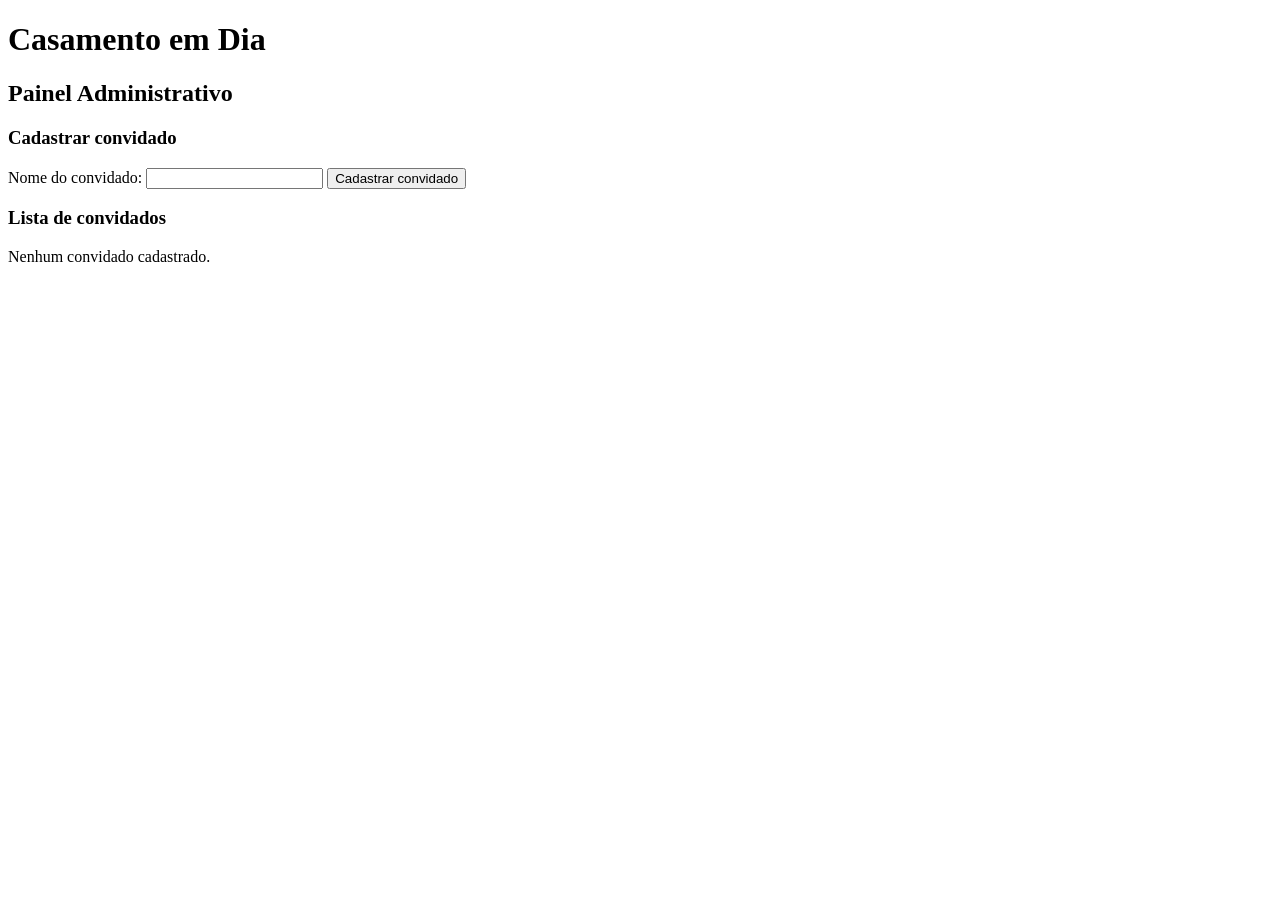
==== admin.html @ d9d2a208 "Cria estrutura inicial do painel administrativo" ====
<!DOCTYPE html>
<html lang="pt-BR">
<head>
  <meta charset="UTF-8">
  <meta name="viewport"
        content="width=device-width, initial-scale=1.0">
  <title>Painel Administrativo | Casamento em Dia</title>
</head>
<body>

  <header>
    <h1>Casamento em Dia</h1>
    <h2>Painel Administrativo</h2>
  </header>

  <main>
    <section>
      <h3>Cadastrar convidado</h3>

      <form id="form-convidado">
        <label for="nome">Nome do convidado:</label>
        <input type="text" id="nome" required>

        <button type="submit">
          Cadastrar convidado
        </button>
      </form>
    </section>

    <section>
      <h3>Lista de convidados</h3>
      <div id="lista-convidados">
        <p>Nenhum convidado cadastrado.</p>
      </div>
    </section>
  </main>

</body>
</html>
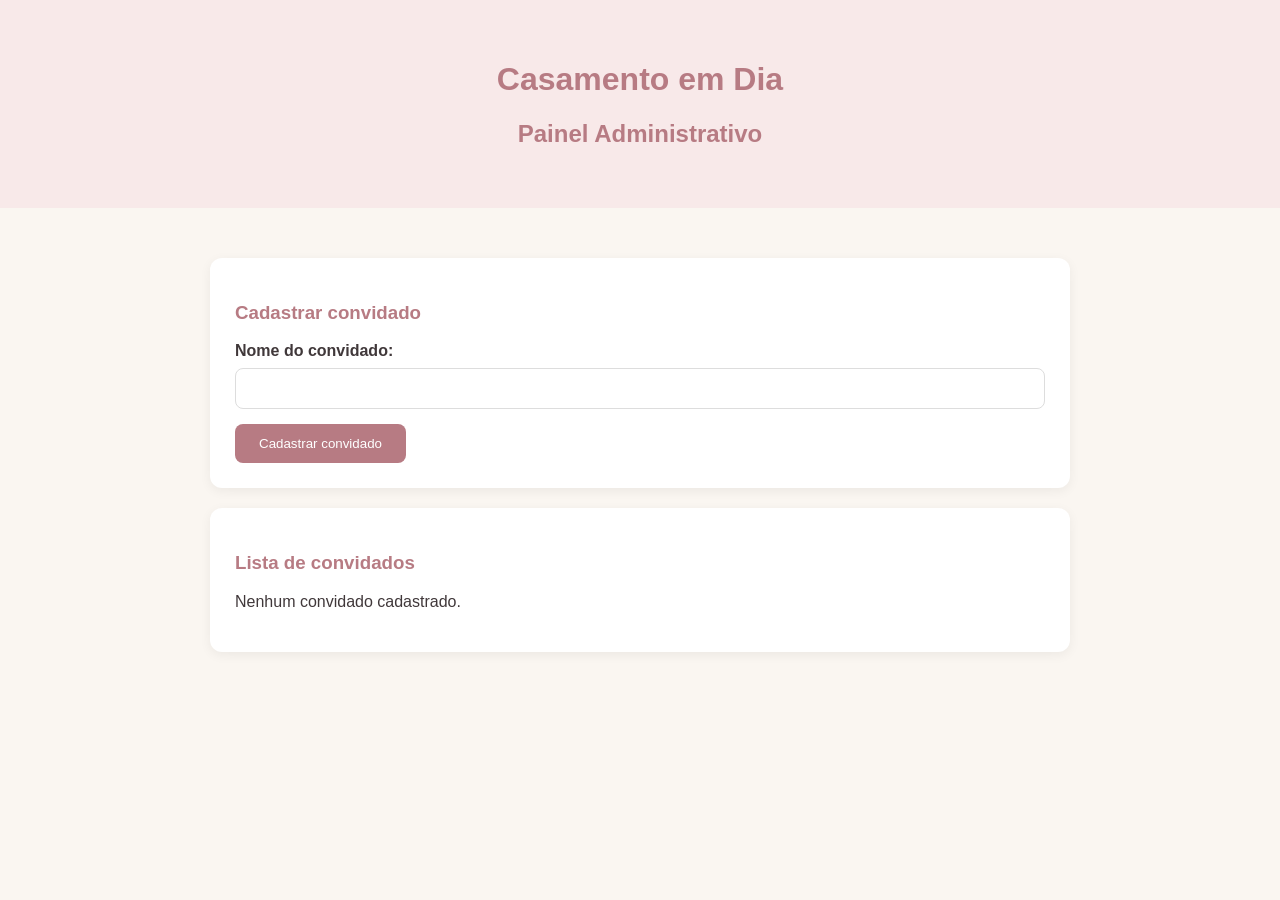
==== commit e753036c: "Update admin.html" ====
--- a/admin.html
+++ b/admin.html
@@ -6,6 +6,7 @@
   <meta name="viewport"
         content="width=device-width, initial-scale=1.0">
   <title>Painel Administrativo | Casamento em Dia</title>
+  <link rel="stylesheet" href="css/style.css">
 </head>
 <body>
 
--- a/css/style.css
+++ b/css/style.css
@@ -0,0 +1,97 @@
+
+/* Casamento em Dia - Estilos gerais */
+
+:root {
+  --rosa: #b77b83;
+  --rosa-claro: #f8e9e9;
+  --bege: #faf6f1;
+  --texto: #40383a;
+  --branco: #ffffff;
+}
+
+* {
+  box-sizing: border-box;
+}
+
+body {
+  margin: 0;
+  padding: 0;
+  font-family: Arial, sans-serif;
+  background-color: var(--bege);
+  color: var(--texto);
+}
+
+header {
+  background-color: var(--rosa-claro);
+  text-align: center;
+  padding: 40px 20px;
+}
+
+h1 {
+  color: var(--rosa);
+  font-size: 32px;
+}
+
+h2, h3 {
+  color: var(--rosa);
+}
+
+main {
+  max-width: 900px;
+  margin: 30px auto;
+  padding: 20px;
+}
+
+section {
+  background-color: var(--branco);
+  padding: 25px;
+  margin-bottom: 20px;
+  border-radius: 12px;
+  box-shadow: 0 3px 12px rgba(0, 0, 0, 0.06);
+}
+
+label {
+  display: block;
+  margin-bottom: 8px;
+  font-weight: bold;
+}
+
+input {
+  width: 100%;
+  padding: 12px;
+  margin-bottom: 15px;
+  border: 1px solid #ddd;
+  border-radius: 8px;
+}
+
+button {
+  background-color: var(--rosa);
+  color: var(--branco);
+  border: none;
+  padding: 12px 24px;
+  border-radius: 8px;
+  cursor: pointer;
+}
+
+button:hover {
+  background-color: #9e626c;
+}
+
+@media (max-width: 600px) {
+  main {
+    margin: 15px auto;
+    padding: 12px;
+  }
+
+  header {
+    padding: 25px 15px;
+  }
+
+  h1 {
+    font-size: 26px;
+  }
+
+  section {
+    padding: 18px;
+  }
+}
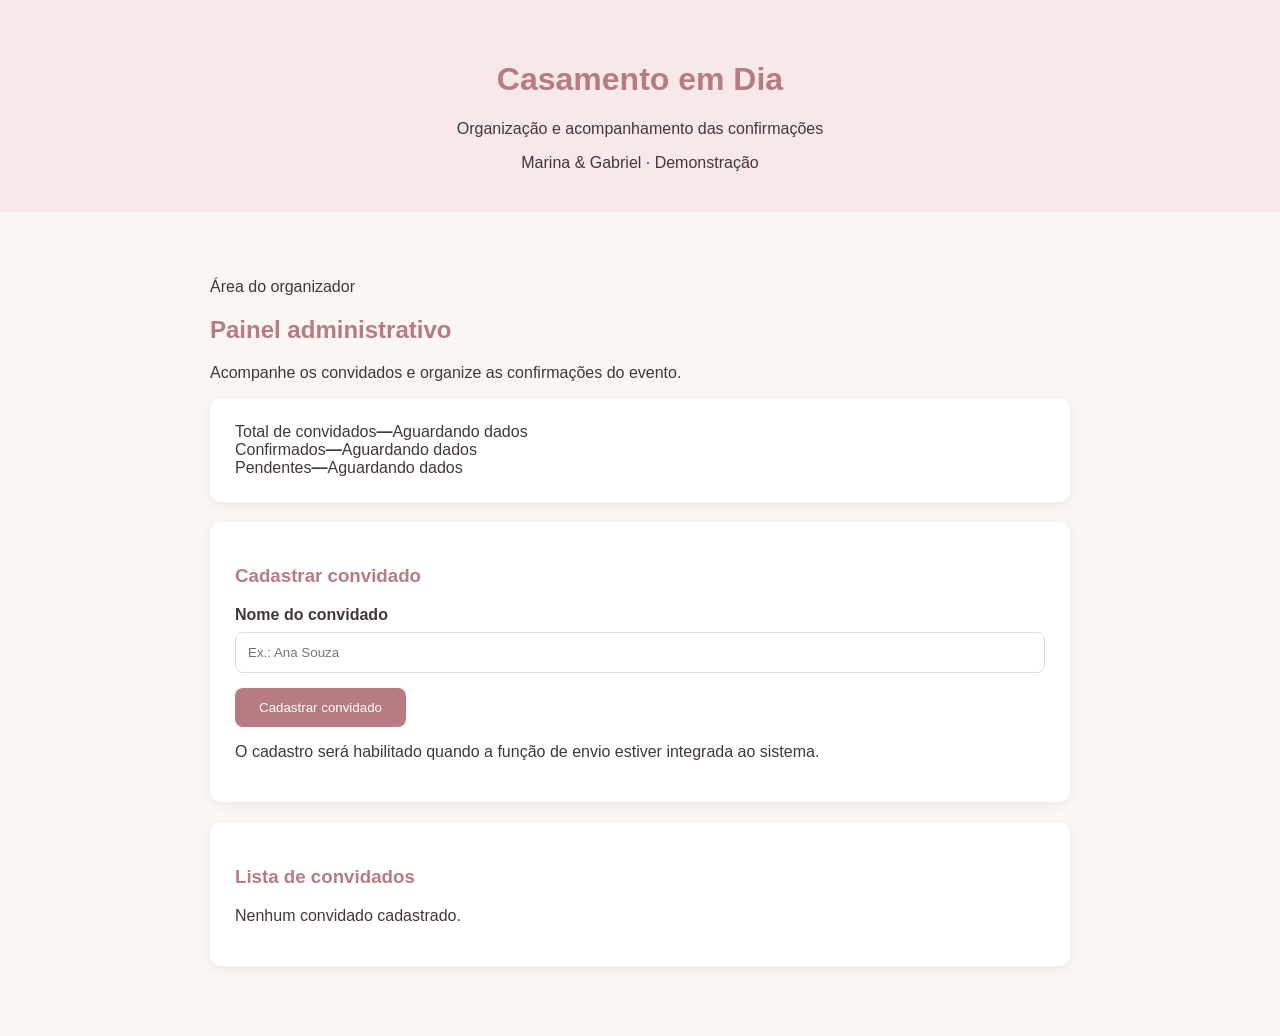
==== commit 296471d2: "Update admin.html" ====
--- a/admin.html
+++ b/admin.html
@@ -1,41 +1,56 @@
-
 <!DOCTYPE html>
 <html lang="pt-BR">
 <head>
   <meta charset="UTF-8">
-  <meta name="viewport"
-        content="width=device-width, initial-scale=1.0">
+  <meta name="viewport" content="width=device-width, initial-scale=1.0">
   <title>Painel Administrativo | Casamento em Dia</title>
   <link rel="stylesheet" href="css/style.css">
 </head>
-<body>
-
-  <header>
-    <h1>Casamento em Dia</h1>
-    <h2>Painel Administrativo</h2>
+<body class="pagina-admin">
+  <header class="admin-topbar">
+    <div class="admin-topbar-inner">
+      <div>
+        <h1>Casamento em Dia</h1>
+        <p>Organização e acompanhamento das confirmações</p>
+      </div>
+      <span class="eyebrow">Marina & Gabriel · Demonstração</span>
+    </div>
   </header>
 
-  <main>
-    <section>
-      <h3>Cadastrar convidado</h3>
+  <main class="admin-main">
+    <div class="admin-heading">
+      <p class="eyebrow">Área do organizador</p>
+      <h2>Painel administrativo</h2>
+      <p>Acompanhe os convidados e organize as confirmações do evento.</p>
+    </div>
 
-      <form id="form-convidado">
-        <label for="nome">Nome do convidado:</label>
-        <input type="text" id="nome" required>
-
-        <button type="submit">
-          Cadastrar convidado
-        </button>
-      </form>
+    <section class="stats-grid" aria-label="Indicadores de convidados">
+      <article class="card stat-card"><span class="stat-label">Total de convidados</span><strong class="stat-value">—</strong><span class="help-text">Aguardando dados</span></article>
+      <article class="card stat-card"><span class="stat-label">Confirmados</span><strong class="stat-value">—</strong><span class="help-text">Aguardando dados</span></article>
+      <article class="card stat-card"><span class="stat-label">Pendentes</span><strong class="stat-value">—</strong><span class="help-text">Aguardando dados</span></article>
     </section>
 
-    <section>
-      <h3>Lista de convidados</h3>
-      <div id="lista-convidados">
-        <p>Nenhum convidado cadastrado.</p>
-      </div>
-    </section>
+    <div class="admin-grid">
+      <section class="card admin-section">
+        <h3>Cadastrar convidado</h3>
+        <form id="form-convidado">
+          <div class="field">
+            <label for="nome">Nome do convidado</label>
+            <input type="text" id="nome" name="nome" placeholder="Ex.: Ana Souza" required>
+          </div>
+          <button class="btn" type="submit">Cadastrar convidado</button>
+        </form>
+        <p class="admin-note">O cadastro será habilitado quando a função de envio estiver integrada ao sistema.</p>
+      </section>
+
+      <section class="card admin-section">
+        <h3>Lista de convidados</h3>
+        <div id="lista-convidados"><p>Nenhum convidado cadastrado.</p></div>
+      </section>
+    </div>
   </main>
 
+  <script type="module" src="js/admin.js"></script>
 </body>
 </html>
+
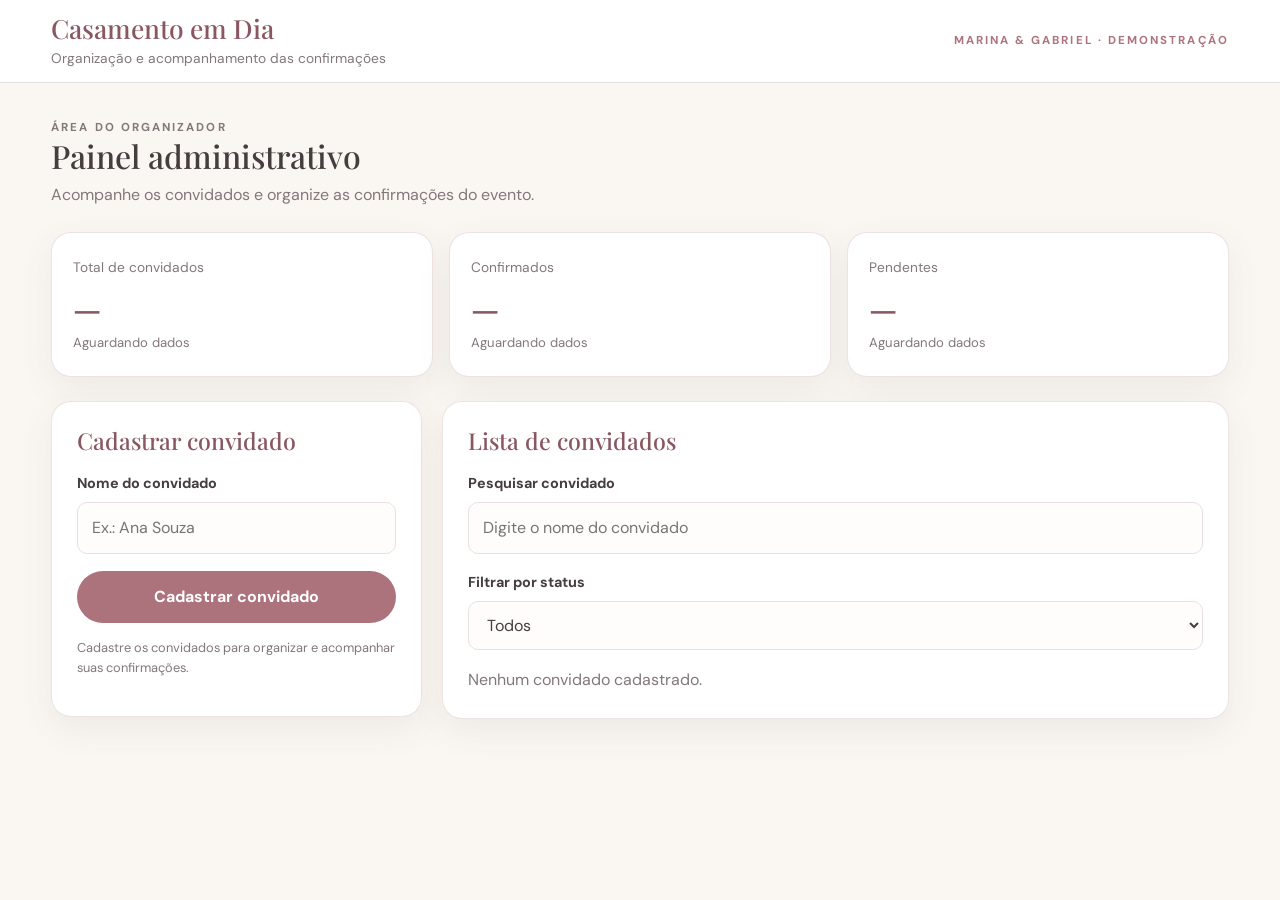
==== commit 71041075: "Adicionar filtros de convidados - US09" ====
--- a/admin.html
+++ b/admin.html
@@ -1,3 +1,4 @@
+
 <!DOCTYPE html>
 <html lang="pt-BR">
 <head>
@@ -6,7 +7,9 @@
   <title>Painel Administrativo | Casamento em Dia</title>
   <link rel="stylesheet" href="css/style.css">
 </head>
+
 <body class="pagina-admin">
+
   <header class="admin-topbar">
     <div class="admin-topbar-inner">
       <div>
@@ -18,39 +21,113 @@
   </header>
 
   <main class="admin-main">
+
     <div class="admin-heading">
       <p class="eyebrow">Área do organizador</p>
       <h2>Painel administrativo</h2>
       <p>Acompanhe os convidados e organize as confirmações do evento.</p>
     </div>
 
+    <!-- Indicadores -->
     <section class="stats-grid" aria-label="Indicadores de convidados">
-      <article class="card stat-card"><span class="stat-label">Total de convidados</span><strong class="stat-value">—</strong><span class="help-text">Aguardando dados</span></article>
-      <article class="card stat-card"><span class="stat-label">Confirmados</span><strong class="stat-value">—</strong><span class="help-text">Aguardando dados</span></article>
-      <article class="card stat-card"><span class="stat-label">Pendentes</span><strong class="stat-value">—</strong><span class="help-text">Aguardando dados</span></article>
+
+      <article class="card stat-card">
+        <span class="stat-label">Total de convidados</span>
+        <strong class="stat-value">—</strong>
+        <span class="help-text">Aguardando dados</span>
+      </article>
+
+      <article class="card stat-card">
+        <span class="stat-label">Confirmados</span>
+        <strong class="stat-value">—</strong>
+        <span class="help-text">Aguardando dados</span>
+      </article>
+
+      <article class="card stat-card">
+        <span class="stat-label">Pendentes</span>
+        <strong class="stat-value">—</strong>
+        <span class="help-text">Aguardando dados</span>
+      </article>
+
     </section>
 
     <div class="admin-grid">
+
+      <!-- Cadastro de convidados -->
       <section class="card admin-section">
+
         <h3>Cadastrar convidado</h3>
+
         <form id="form-convidado">
+
           <div class="field">
             <label for="nome">Nome do convidado</label>
-            <input type="text" id="nome" name="nome" placeholder="Ex.: Ana Souza" required>
+            <input
+              type="text"
+              id="nome"
+              name="nome"
+              placeholder="Ex.: Ana Souza"
+              maxlength="150"
+              required
+            >
           </div>
-          <button class="btn" type="submit">Cadastrar convidado</button>
+
+          <button class="btn" type="submit">
+            Cadastrar convidado
+          </button>
+
         </form>
-        <p class="admin-note">O cadastro será habilitado quando a função de envio estiver integrada ao sistema.</p>
+
+        <p class="admin-note">
+          Cadastre os convidados para organizar e acompanhar suas confirmações.
+        </p>
+
       </section>
 
+      <!-- Lista de convidados -->
       <section class="card admin-section">
+
         <h3>Lista de convidados</h3>
-        <div id="lista-convidados"><p>Nenhum convidado cadastrado.</p></div>
+
+        <!-- Pesquisa por nome -->
+        <div class="field">
+          <label for="busca-convidado">
+            Pesquisar convidado
+          </label>
+
+          <input
+            type="search"
+            id="busca-convidado"
+            placeholder="Digite o nome do convidado"
+          >
+        </div>
+
+        <!-- Filtro por status -->
+        <div class="field">
+          <label for="filtro-status">
+            Filtrar por status
+          </label>
+
+          <select id="filtro-status">
+            <option value="Todos">Todos</option>
+            <option value="Pendente">Pendentes</option>
+            <option value="Confirmado">Confirmados</option>
+            <option value="Não comparecerá">Não comparecerão</option>
+          </select>
+        </div>
+
+        <!-- Resultado da lista -->
+        <div id="lista-convidados">
+          <p>Nenhum convidado cadastrado.</p>
+        </div>
+
       </section>
+
     </div>
+
   </main>
 
   <script type="module" src="js/admin.js"></script>
+
 </body>
 </html>
-
--- a/css/style.css
+++ b/css/style.css
@@ -1,97 +1,109 @@
-
-/* Casamento em Dia - Estilos gerais */
+@import url('https://fonts.googleapis.com/css2?family=DM+Sans:wght@400;500;600;700&family=Playfair+Display:wght@500;600;700&display=swap');
 
 :root {
-  --rosa: #b77b83;
-  --rosa-claro: #f8e9e9;
-  --bege: #faf6f1;
-  --texto: #40383a;
-  --branco: #ffffff;
+  --rosa: #ad737d;
+  --rosa-escuro: #895761;
+  --rosa-claro: #f5e7e8;
+  --rosa-suave: #fbf3f2;
+  --bege: #faf7f3;
+  --texto: #463d3e;
+  --texto-suave: #837779;
+  --branco: #fff;
+  --borda: #eadfe0;
+  --verde: #668575;
+  --sombra: 0 12px 34px rgba(88, 61, 65, .08);
 }
 
-* {
-  box-sizing: border-box;
+* { box-sizing: border-box; }
+html { scroll-behavior: smooth; }
+body { margin: 0; color: var(--texto); background: var(--bege); font-family: 'DM Sans', Arial, sans-serif; line-height: 1.6; }
+button, input, select { font: inherit; }
+a { color: inherit; }
+h1, h2, h3, .serif { font-family: 'Playfair Display', Georgia, serif; font-weight: 500; line-height: 1.2; }
+
+/* Elementos compartilhados */
+.site-header { padding: 22px 5%; display: flex; align-items: center; justify-content: space-between; gap: 20px; background: rgba(255,255,255,.86); border-bottom: 1px solid var(--borda); }
+.brand { display: flex; align-items: center; gap: 12px; color: var(--rosa-escuro); font-family: 'Playfair Display', Georgia, serif; font-size: 1.35rem; }
+.brand-mark { width: 40px; height: 40px; border: 1px solid #d8b7bc; border-radius: 50%; display: grid; place-items: center; color: var(--rosa); font-family: 'Playfair Display', Georgia, serif; font-size: 1.1rem; }
+.eyebrow { color: var(--rosa); font-size: .72rem; font-weight: 700; letter-spacing: .18em; text-transform: uppercase; }
+.muted { color: var(--texto-suave); }
+.btn { display: inline-flex; align-items: center; justify-content: center; gap: 8px; border: 0; border-radius: 999px; padding: 13px 23px; background: var(--rosa); color: var(--branco); text-decoration: none; font-weight: 700; cursor: pointer; transition: .2s ease; }
+.btn:hover { background: var(--rosa-escuro); transform: translateY(-1px); }
+.btn:focus-visible, input:focus-visible, select:focus-visible { outline: 3px solid #dfbfc4; outline-offset: 2px; }
+.btn-secondary { background: var(--rosa-claro); color: var(--rosa-escuro); }
+.btn-secondary:hover { background: #ecd7da; }
+.card { background: var(--branco); border: 1px solid rgba(234,223,224,.85); border-radius: 20px; box-shadow: var(--sombra); }
+.field { display: grid; gap: 7px; margin-bottom: 17px; }
+.field label { font-weight: 700; font-size: .9rem; }
+.field input, .field select { width: 100%; min-height: 48px; padding: 12px 14px; color: var(--texto); background: #fffdfc; border: 1px solid var(--borda); border-radius: 10px; }
+.help-text { color: var(--texto-suave); font-size: .82rem; }
+
+/* Convite e RSVP */
+.pagina-convite { min-height: 100vh; background: var(--bege); }
+.invitation-shell { width: min(100% - 32px, 920px); margin: 42px auto; overflow: hidden; background: var(--branco); border: 1px solid var(--borda); border-radius: 24px; box-shadow: var(--sombra); }
+.invitation-hero { position: relative; padding: 62px 28px 54px; text-align: center; background: linear-gradient(145deg, #fbf1ef, #f7e8e9 55%, #fcf8f3); }
+.invitation-hero:before, .invitation-hero:after { content: '✿'; position: absolute; color: rgba(173,115,125,.28); font-size: 4rem; }
+.invitation-hero:before { top: 18px; left: 7%; transform: rotate(-20deg); }
+.invitation-hero:after { right: 7%; bottom: 14px; transform: rotate(20deg); }
+.invitation-hero .eyebrow { margin-bottom: 18px; }
+.couple-names { margin: 0; color: #76545b; font-size: clamp(2.7rem, 7vw, 4.8rem); }
+.ampersand { color: var(--rosa); font-style: italic; }
+.invitation-message { max-width: 510px; margin: 18px auto 0; color: #79696a; }
+.invitation-details { display: flex; justify-content: center; flex-wrap: wrap; gap: 12px 34px; margin-top: 28px; color: #76545b; font-weight: 600; }
+.invitation-content { width: min(100% - 40px, 570px); margin: 0 auto; padding: 38px 0 44px; text-align: center; }
+.invitation-content h2 { margin: 0 0 8px; color: var(--rosa-escuro); font-size: 2rem; }
+.rsvp-form { margin-top: 26px; text-align: left; }
+.choice-grid { display: grid; grid-template-columns: 1fr 1fr; gap: 12px; }
+.choice { display: flex; align-items: center; gap: 10px; min-height: 54px; padding: 13px; border: 1px solid var(--borda); border-radius: 12px; background: #fffdfc; cursor: pointer; }
+.choice input { accent-color: var(--rosa); }
+.invitation-footer { padding: 18px; text-align: center; color: var(--texto-suave); background: var(--rosa-suave); font-size: .8rem; }
+
+/* Login */
+.pagina-login { min-height: 100vh; display: grid; place-items: center; padding: 24px; background: radial-gradient(circle at top left, #f5e5e6, transparent 42%), var(--bege); }
+.login-card { width: min(100%, 430px); padding: 42px; text-align: center; }
+.login-card .brand-mark { margin: 0 auto 16px; width: 54px; height: 54px; font-size: 1.4rem; }
+.login-card h1 { margin: 0; color: var(--rosa-escuro); font-size: 2.25rem; }
+.login-card h2 { margin: 8px 0 26px; color: var(--texto-suave); font: 500 1rem 'DM Sans', sans-serif; }
+.login-card form { text-align: left; }
+.login-card .btn { width: 100%; }
+#mensagem-login { min-height: 24px; color: #a34d58; font-size: .88rem; }
+
+/* Painel administrativo */
+.pagina-admin { min-height: 100vh; }
+.admin-topbar { background: var(--branco); border-bottom: 1px solid var(--borda); }
+.admin-topbar-inner { width: min(1180px, 92%); margin: auto; min-height: 82px; display: flex; align-items: center; justify-content: space-between; gap: 18px; }
+.admin-topbar h1 { margin: 0; color: var(--rosa-escuro); font-size: 1.65rem; }
+.admin-topbar p { margin: 3px 0 0; color: var(--texto-suave); font-size: .86rem; }
+.admin-main { width: min(1180px, 92%); margin: 36px auto 60px; }
+.admin-heading { margin-bottom: 25px; }
+.admin-heading h2 { margin: 0 0 6px; color: var(--texto); font-size: 2rem; }
+.admin-heading p { margin: 0; color: var(--texto-suave); }
+.stats-grid { display: grid; grid-template-columns: repeat(3, 1fr); gap: 16px; margin: 24px 0; }
+.stat-card { padding: 21px; }
+.stat-label { color: var(--texto-suave); font-size: .86rem; }
+.stat-value { display: block; margin-top: 6px; color: var(--rosa-escuro); font: 600 2rem 'Playfair Display', Georgia, serif; }
+.admin-grid { display: grid; grid-template-columns: minmax(260px, .8fr) minmax(0, 1.7fr); gap: 20px; align-items: start; }
+.admin-section { padding: 25px; }
+.admin-section h3 { margin: 0 0 18px; color: var(--rosa-escuro); font-size: 1.45rem; }
+.admin-section .btn { width: 100%; }
+#lista-convidados { display: grid; gap: 10px; }
+#lista-convidados > div { padding: 13px 15px; background: #fffaf9; border: 1px solid var(--borda); border-radius: 10px; }
+#lista-convidados p { margin: 0; color: var(--texto-suave); }
+.admin-note { margin-top: 15px; color: var(--texto-suave); font-size: .8rem; }
+
+@media (max-width: 760px) {
+  .admin-grid { grid-template-columns: 1fr; }
+  .stats-grid { grid-template-columns: 1fr; }
+  .admin-topbar-inner { padding: 15px 0; align-items: flex-start; flex-direction: column; }
+}
+@media (max-width: 520px) {
+  .invitation-shell { margin: 16px auto; border-radius: 17px; }
+  .invitation-hero { padding: 52px 18px 42px; }
+  .invitation-details { flex-direction: column; gap: 7px; }
+  .invitation-content { width: calc(100% - 34px); padding: 30px 0; }
+  .choice-grid { grid-template-columns: 1fr; }
+  .login-card { padding: 30px 22px; }
+  .admin-main { margin-top: 25px; }
+  .admin-section { padding: 19px; }
 }
 
-body {
-  margin: 0;
-  padding: 0;
-  font-family: Arial, sans-serif;
-  background-color: var(--bege);
-  color: var(--texto);
-}
-
-header {
-  background-color: var(--rosa-claro);
-  text-align: center;
-  padding: 40px 20px;
-}
-
-h1 {
-  color: var(--rosa);
-  font-size: 32px;
-}
-
-h2, h3 {
-  color: var(--rosa);
-}
-
-main {
-  max-width: 900px;
-  margin: 30px auto;
-  padding: 20px;
-}
-
-section {
-  background-color: var(--branco);
-  padding: 25px;
-  margin-bottom: 20px;
-  border-radius: 12px;
-  box-shadow: 0 3px 12px rgba(0, 0, 0, 0.06);
-}
-
-label {
-  display: block;
-  margin-bottom: 8px;
-  font-weight: bold;
-}
-
-input {
-  width: 100%;
-  padding: 12px;
-  margin-bottom: 15px;
-  border: 1px solid #ddd;
-  border-radius: 8px;
-}
-
-button {
-  background-color: var(--rosa);
-  color: var(--branco);
-  border: none;
-  padding: 12px 24px;
-  border-radius: 8px;
-  cursor: pointer;
-}
-
-button:hover {
-  background-color: #9e626c;
-}
-
-@media (max-width: 600px) {
-  main {
-    margin: 15px auto;
-    padding: 12px;
-  }
-
-  header {
-    padding: 25px 15px;
-  }
-
-  h1 {
-    font-size: 26px;
-  }
-
-  section {
-    padding: 18px;
-  }
-}
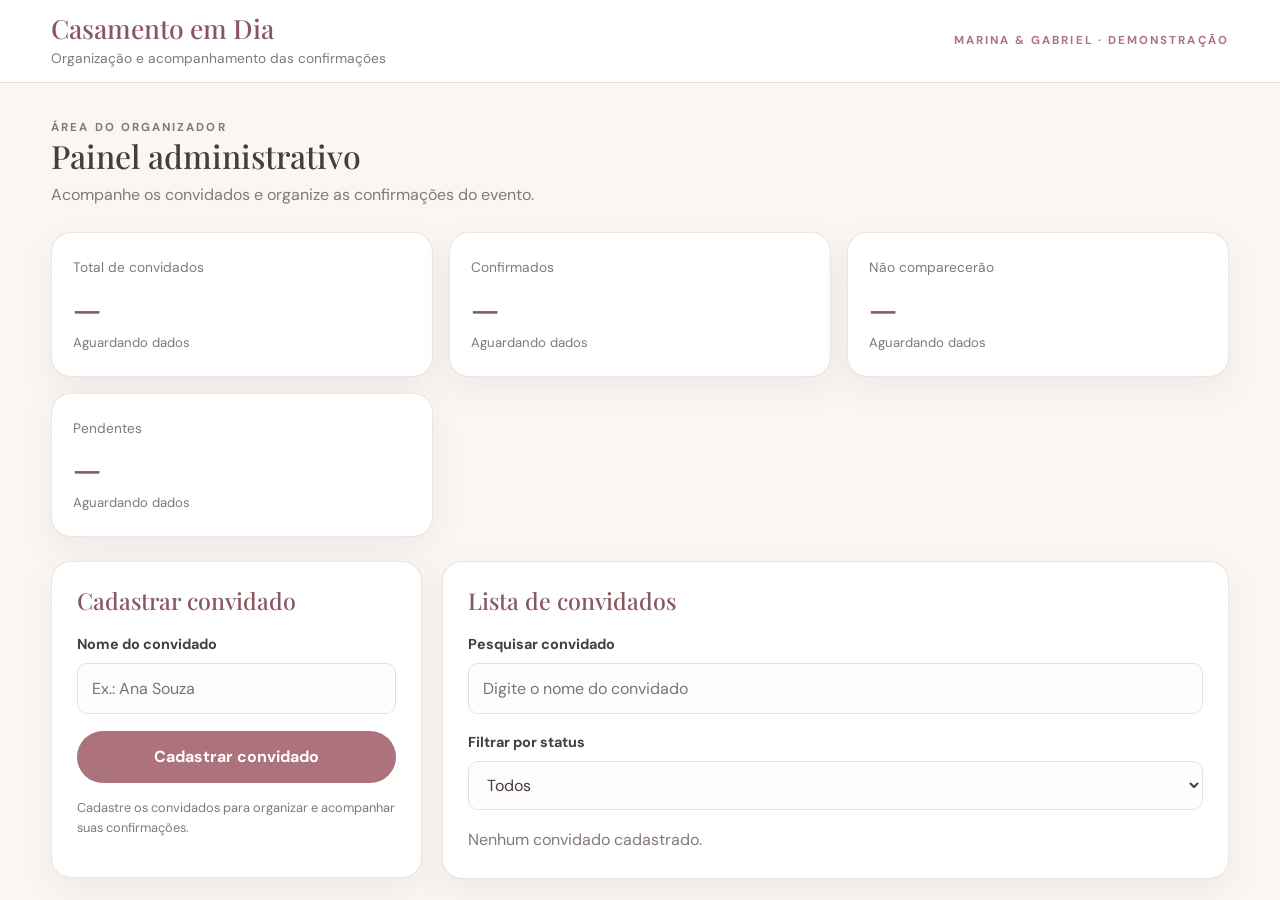
==== commit 5df30125: "Update admin.html" ====
--- a/admin.html
+++ b/admin.html
@@ -1,59 +1,131 @@
 
 <!DOCTYPE html>
 <html lang="pt-BR">
+
 <head>
   <meta charset="UTF-8">
-  <meta name="viewport" content="width=device-width, initial-scale=1.0">
-  <title>Painel Administrativo | Casamento em Dia</title>
+  <meta
+    name="viewport"
+    content="width=device-width, initial-scale=1.0"
+  >
+
+  <title>
+    Painel Administrativo | Casamento em Dia
+  </title>
+
   <link rel="stylesheet" href="css/style.css">
 </head>
 
 <body class="pagina-admin">
 
+  <!-- CABEÇALHO -->
   <header class="admin-topbar">
     <div class="admin-topbar-inner">
+
       <div>
         <h1>Casamento em Dia</h1>
-        <p>Organização e acompanhamento das confirmações</p>
+        <p>
+          Organização e acompanhamento das confirmações
+        </p>
       </div>
-      <span class="eyebrow">Marina & Gabriel · Demonstração</span>
+
+      <span class="eyebrow">
+        Marina & Gabriel · Demonstração
+      </span>
+
     </div>
   </header>
 
   <main class="admin-main">
 
+    <!-- TÍTULO -->
     <div class="admin-heading">
       <p class="eyebrow">Área do organizador</p>
+
       <h2>Painel administrativo</h2>
-      <p>Acompanhe os convidados e organize as confirmações do evento.</p>
+
+      <p>
+        Acompanhe os convidados e organize
+        as confirmações do evento.
+      </p>
     </div>
 
-    <!-- Indicadores -->
-    <section class="stats-grid" aria-label="Indicadores de convidados">
-
-      <article class="card stat-card">
-        <span class="stat-label">Total de convidados</span>
-        <strong class="stat-value">—</strong>
-        <span class="help-text">Aguardando dados</span>
-      </article>
-
-      <article class="card stat-card">
-        <span class="stat-label">Confirmados</span>
-        <strong class="stat-value">—</strong>
-        <span class="help-text">Aguardando dados</span>
-      </article>
-
-      <article class="card stat-card">
-        <span class="stat-label">Pendentes</span>
-        <strong class="stat-value">—</strong>
-        <span class="help-text">Aguardando dados</span>
+    <!-- INDICADORES - US10 -->
+    <section
+      class="stats-grid"
+      aria-label="Indicadores de convidados"
+    >
+
+      <!-- TOTAL -->
+      <article
+        class="card stat-card"
+        id="indicador-total"
+      >
+        <span class="stat-label">
+          Total de convidados
+        </span>
+
+        <strong class="stat-value">—</strong>
+
+        <span class="help-text">
+          Aguardando dados
+        </span>
+      </article>
+
+      <!-- CONFIRMADOS -->
+      <article
+        class="card stat-card"
+        id="indicador-confirmados"
+      >
+        <span class="stat-label">
+          Confirmados
+        </span>
+
+        <strong class="stat-value">—</strong>
+
+        <span class="help-text">
+          Aguardando dados
+        </span>
+      </article>
+
+      <!-- AUSENTES -->
+      <article
+        class="card stat-card"
+        id="indicador-ausentes"
+      >
+        <span class="stat-label">
+          Não comparecerão
+        </span>
+
+        <strong class="stat-value">—</strong>
+
+        <span class="help-text">
+          Aguardando dados
+        </span>
+      </article>
+
+      <!-- PENDENTES -->
+      <article
+        class="card stat-card"
+        id="indicador-pendentes"
+      >
+        <span class="stat-label">
+          Pendentes
+        </span>
+
+        <strong class="stat-value">—</strong>
+
+        <span class="help-text">
+          Aguardando dados
+        </span>
       </article>
 
     </section>
 
+    <!-- ÁREA ADMINISTRATIVA -->
     <div class="admin-grid">
 
-      <!-- Cadastro de convidados -->
+      <!-- CADASTRO - US01 -->
       <section class="card admin-section">
 
         <h3>Cadastrar convidado</h3>
@@ -61,7 +133,11 @@
         <form id="form-convidado">
 
           <div class="field">
-            <label for="nome">Nome do convidado</label>
+
+            <label for="nome">
+              Nome do convidado
+            </label>
+
             <input
               type="text"
               id="nome"
@@ -70,6 +146,7 @@
               maxlength="150"
               required
             >
+
           </div>
 
           <button class="btn" type="submit">
@@ -79,18 +156,20 @@
         </form>
 
         <p class="admin-note">
-          Cadastre os convidados para organizar e acompanhar suas confirmações.
+          Cadastre os convidados para organizar
+          e acompanhar suas confirmações.
         </p>
 
       </section>
 
-      <!-- Lista de convidados -->
+      <!-- LISTA DE CONVIDADOS -->
       <section class="card admin-section">
 
         <h3>Lista de convidados</h3>
 
-        <!-- Pesquisa por nome -->
+        <!-- PESQUISA - US09 -->
         <div class="field">
+
           <label for="busca-convidado">
             Pesquisar convidado
           </label>
@@ -100,23 +179,39 @@
             id="busca-convidado"
             placeholder="Digite o nome do convidado"
           >
+
         </div>
 
-        <!-- Filtro por status -->
+        <!-- FILTRO POR STATUS - US09 -->
         <div class="field">
+
           <label for="filtro-status">
             Filtrar por status
           </label>
 
           <select id="filtro-status">
-            <option value="Todos">Todos</option>
-            <option value="Pendente">Pendentes</option>
-            <option value="Confirmado">Confirmados</option>
-            <option value="Não comparecerá">Não comparecerão</option>
+
+            <option value="Todos">
+              Todos
+            </option>
+
+            <option value="Pendente">
+              Pendentes
+            </option>
+
+            <option value="Confirmado">
+              Confirmados
+            </option>
+
+            <option value="Não comparecerá">
+              Não comparecerão
+            </option>
+
           </select>
+
         </div>
 
-        <!-- Resultado da lista -->
+        <!-- RESULTADO DA LISTA -->
         <div id="lista-convidados">
           <p>Nenhum convidado cadastrado.</p>
         </div>
@@ -127,7 +222,11 @@
 
   </main>
 
-  <script type="module" src="js/admin.js"></script>
+  <!-- JAVASCRIPT -->
+  <script
+    type="module"
+    src="js/admin.js"
+  ></script>
 
 </body>
 </html>
